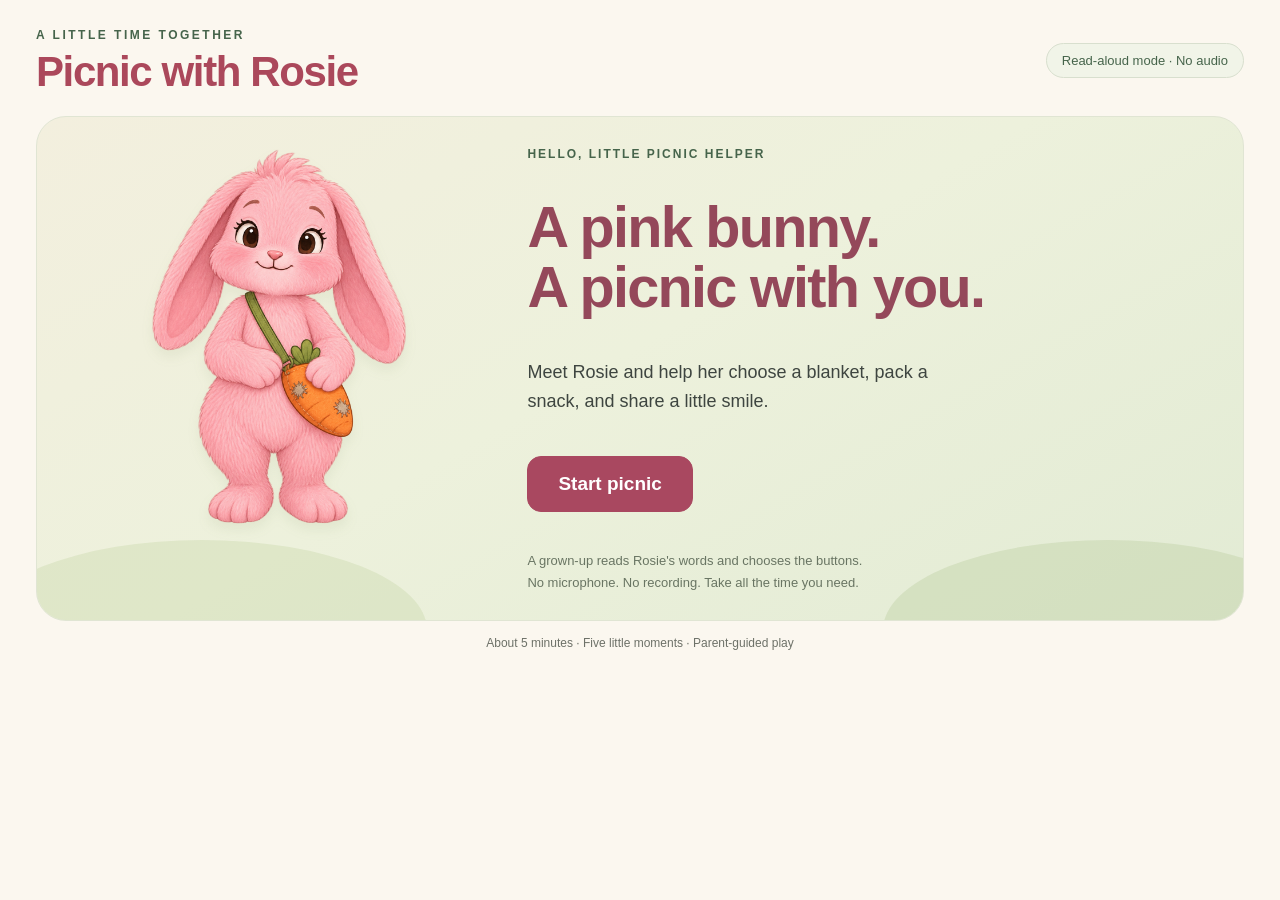
==== index.html @ 474a6646 "Publish Rosie picnic read-aloud prototype" ====
<!doctype html>
<html lang="en">
<head>
  <meta charset="utf-8">
  <meta name="viewport" content="width=device-width, initial-scale=1">
  <meta http-equiv="Content-Security-Policy" content="default-src 'self'; script-src 'self'; style-src 'self'; img-src 'self' data:; connect-src 'none'; media-src 'none'; object-src 'none'; base-uri 'none'; form-action 'none'">
  <title>Picnic with Rosie</title>
  <link rel="stylesheet" href="style.css">
  <script src="engine.js" defer></script>
  <script src="app.js" defer></script>
</head>
<body><main id="app"></main><noscript>Please enable JavaScript to play this local picnic.</noscript></body>
</html>
---- style.css ----
:root{font-family:'Trebuchet MS','Segoe UI',sans-serif;color:#3e4540;background:#fbf7ef;font-synthesis:none;--rose:#ab485b;--pink:#f3bbca;--green:#46644b;--line:#ebccd2}*{box-sizing:border-box}body{margin:0}button{font:inherit;cursor:pointer;border:1.5px solid var(--line);background:#fffaf7;color:#3f4540;border-radius:14px;padding:13px 21px;font-weight:700;min-height:48px;transition:background .15s}button:hover:not(:disabled){background:#fbe1e7;border-color:#ba6276}button:focus-visible{outline:3px solid #42694f;outline-offset:4px}button:disabled{cursor:default;opacity:.45}h1,h2,p{margin:0}#app{max-width:1440px;margin:auto;padding:24px 36px 18px}.topbar{display:flex;align-items:center;justify-content:space-between;gap:20px;margin-bottom:20px}.brand{font-size:clamp(24px,3.3vw,42px);font-weight:900;letter-spacing:-1.4px;color:var(--rose)}.brand small{display:block;font-size:12px;color:var(--green);letter-spacing:2.5px;text-transform:uppercase;margin:4px 0 6px}.badge{border:1px solid #d8dfce;color:var(--green);border-radius:24px;padding:9px 15px;font-size:13px;background:#f1f4e8;white-space:nowrap}.hero{position:relative;display:grid;grid-template-columns:40% 60%;min-height:480px;background:linear-gradient(150deg,#f3efde,#edf1dc 48%,#e2ebd4);border-radius:30px;overflow:hidden;border:1px solid #e0e5d3}.hero:before,.hero:after{content:'';position:absolute;border-radius:50%;background:#c9d7ab66;width:450px;height:180px;bottom:-100px;left:-60px}.hero:after{left:auto;right:-90px;background:#bccca066}.rosie{width:100%;height:440px;object-fit:contain;align-self:end;position:relative;z-index:1;filter:drop-shadow(0 7px 6px #67804916)}.stage-content{z-index:1;position:relative;padding:30px 32px 26px 8px;display:flex;flex-direction:column;justify-content:center;gap:20px}.eyebrow{font-size:12px;letter-spacing:2px;text-transform:uppercase;font-weight:800;color:var(--green)}.bubble{background:#fffdf9;border:2px solid #e9aaba;border-radius:28px;padding:23px 26px;box-shadow:0 5px 0 #d9bca222;font-size:clamp(22px,2.5vw,34px);line-height:1.28;font-weight:700;min-height:106px;display:flex;align-items:center}.cards{display:flex;gap:12px;justify-content:center}.card{flex:1;min-width:0;background:#fffaf5;border:1.5px solid #ead7ce;border-radius:20px;text-align:center;padding:16px 10px;font-size:clamp(15px,1.5vw,20px);font-weight:700}.card.selected{border:3px solid #b75270;padding:14.5px 8.5px;background:#fff3f6}.card-art{height:100px;display:flex;align-items:center;justify-content:center;font-size:65px}.swatch{width:105px;height:68px;background:#eba5bd;border-radius:10px;box-shadow:0 7px 0 #c27e9340;transform:rotate(-8deg)}.swatch.white{background:#fff;border:1px solid #d4cfc3}.swatch.both,.count-mat.both{background-color:#fff1f3;background-image:repeating-linear-gradient(0deg,transparent 0 18px,#e7a4b650 18px 36px),repeating-linear-gradient(90deg,transparent 0 18px,#e7a4b670 18px 36px)}.count-mat{border-radius:20px;padding:18px;background:#eab4c5;display:flex;justify-content:space-evenly;gap:8px}.count-mat.white{background:#fffaf8}.count-item{font-size:clamp(52px,6vw,80px)}.welcome-copy h1{font-size:clamp(36px,4.5vw,61px);line-height:1.05;color:#94485a;letter-spacing:-1.7px}.welcome-copy p{font-size:18px;line-height:1.6;max-width:440px;margin:20px 0}.primary{background:#a94860;color:white;border-color:#a94860}.primary:hover:not(:disabled){background:#923c51;color:white}.large{padding:16px 30px;font-size:19px}.welcome-copy .eyebrow{margin-bottom:16px}.intro-note{margin-top:18px;font-size:13px;color:#697563;line-height:1.7}.progress{display:flex;gap:6px;margin:14px 0}.progress span{height:5px;flex:1;border-radius:9px;background:#e7e2d8}.progress .done{background:#ce8095}.controls{padding:22px 25px;border:1px solid #edd0d6;border-radius:24px;background:#fff6f3}.control-top{display:grid;grid-template-columns:235px 1fr;gap:24px}.controls h2{font-size:23px;margin-bottom:7px}.guide{font-size:14px;line-height:1.5;color:#686d65}.answers,.helpers{display:flex;gap:9px;flex-wrap:wrap}.answers button{background:#f5c5d2;flex:1}.answers button[aria-pressed=true]{background:#ab485b;color:white;border-color:#ab485b}.helpers{margin-top:10px}.helpers button{font-size:14px;padding:10px 16px;min-height:42px}.footer-controls{display:flex;justify-content:space-between;align-items:center;border-top:1px solid #efdbda;margin-top:18px;padding-top:16px;gap:10px}.footer-controls .left{display:flex;gap:10px}.read-panel{padding:12px 15px;background:#f0f3e7;border:1px solid #d5dec6;border-radius:12px;display:flex;align-items:center;justify-content:space-between;gap:14px;margin-top:12px;font-size:14px}.read-panel button{padding:8px 16px;min-height:40px}.status{font-size:13px;color:#5e6f55;text-align:right;max-width:320px}.page-note{font-size:12px;color:#6d7168;text-align:center;margin:15px 0 0}.paused-overlay{position:fixed;inset:0;background:#fbf7efeF;z-index:10;display:grid;place-items:center;padding:20px}.paused-card{text-align:center;max-width:420px;background:white;padding:50px;border:1px solid var(--line);border-radius:30px;box-shadow:0 15px 80px #68475412}.paused-card h2{font-size:40px;color:#9b4b5c}.paused-card p{margin:16px 0 30px;line-height:1.6}.paused-actions{display:flex;gap:12px;justify-content:center}.hidden{display:none}.symbol{font-size:65px;display:block;margin-bottom:18px}.welcome-copy{padding-right:20px}.plain-caption{font-size:16px;text-align:center;color:#5c674f;margin-top:10px}.end-text{font-size:30px;color:#934459;margin:20px 0}.read-tag{font-size:12px;letter-spacing:1px;color:#627454;font-weight:700;text-transform:uppercase}.flow-actions{display:flex;flex-wrap:wrap;gap:12px}.question-footnote{font-size:13px;color:#617054}.focus-anchor:focus{outline:none}@media(max-width:1000px){#app{padding:20px}.hero{grid-template-columns:36% 64%;min-height:420px}.rosie{height:380px}.stage-content{padding:24px 22px 24px 5px}.control-top{grid-template-columns:180px 1fr;gap:15px}.card-art{height:80px;font-size:52px}.swatch{width:75px;height:55px}.controls{padding:18px}.status{max-width:220px}.card{font-size:15px}}@media(max-width:680px){#app{padding:14px}.topbar{align-items:flex-start;gap:8px}.badge{font-size:10px;padding:7px}.brand{font-size:26px}.brand small{font-size:9px}.hero{grid-template-columns:30% 70%;min-height:360px}.rosie{height:260px}.stage-content{padding:20px 14px 20px 0;gap:12px}.bubble{font-size:21px;padding:18px;min-height:100px}.card-art{font-size:40px;height:65px}.card{padding:12px 5px;font-size:12px}.cards{gap:6px}.swatch{width:44px;height:40px}.control-top{display:block}.control-top>div:first-child{margin-bottom:15px}.status{display:none}.footer-controls{flex-wrap:wrap}.welcome-copy h1{font-size:34px}.welcome-copy p{font-size:15px}.count-item{font-size:40px}.answers button{padding:12px 9px}.welcome-copy{padding-right:0}.read-panel{align-items:flex-start}.paused-card{padding:30px}.count-mat{padding:15px 5px}}
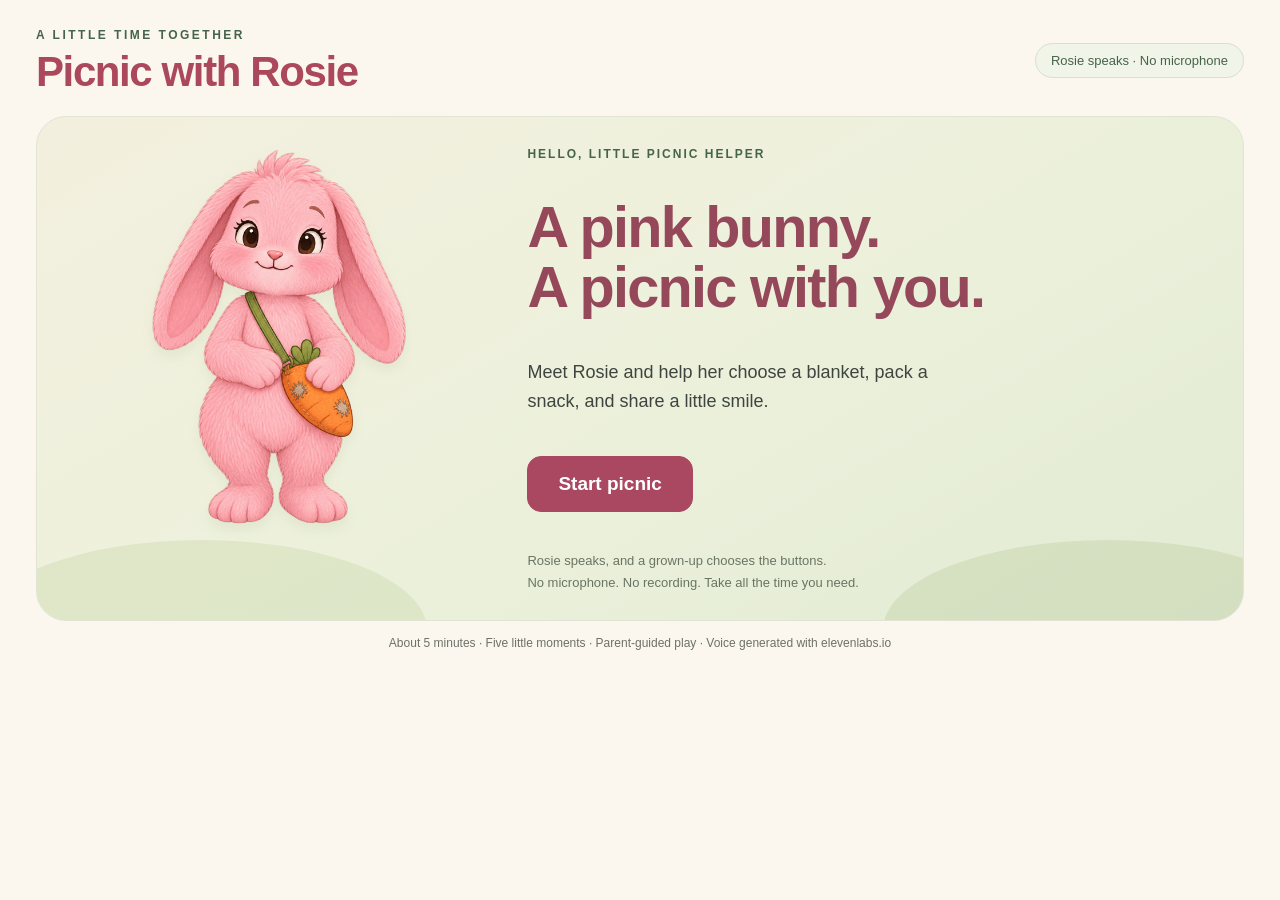
==== commit f8c4bc24: "Add Rosie voice playback" ====
--- a/index.html
+++ b/index.html
@@ -3,8 +3,8 @@
 <head>
   <meta charset="utf-8">
   <meta name="viewport" content="width=device-width, initial-scale=1">
-  <meta http-equiv="Content-Security-Policy" content="default-src 'self'; script-src 'self'; style-src 'self'; img-src 'self' data:; connect-src 'none'; media-src 'none'; object-src 'none'; base-uri 'none'; form-action 'none'">
-  <title>Picnic with Rosie</title>
+  <meta http-equiv="Content-Security-Policy" content="default-src 'self'; script-src 'self'; style-src 'self'; img-src 'self' data:; connect-src 'none'; media-src 'self'; object-src 'none'; base-uri 'none'; form-action 'none'">
+  <title>Picnic with Rosie · Voice by elevenlabs.io</title>
   <link rel="stylesheet" href="style.css">
   <script src="engine.js" defer></script>
   <script src="app.js" defer></script>
